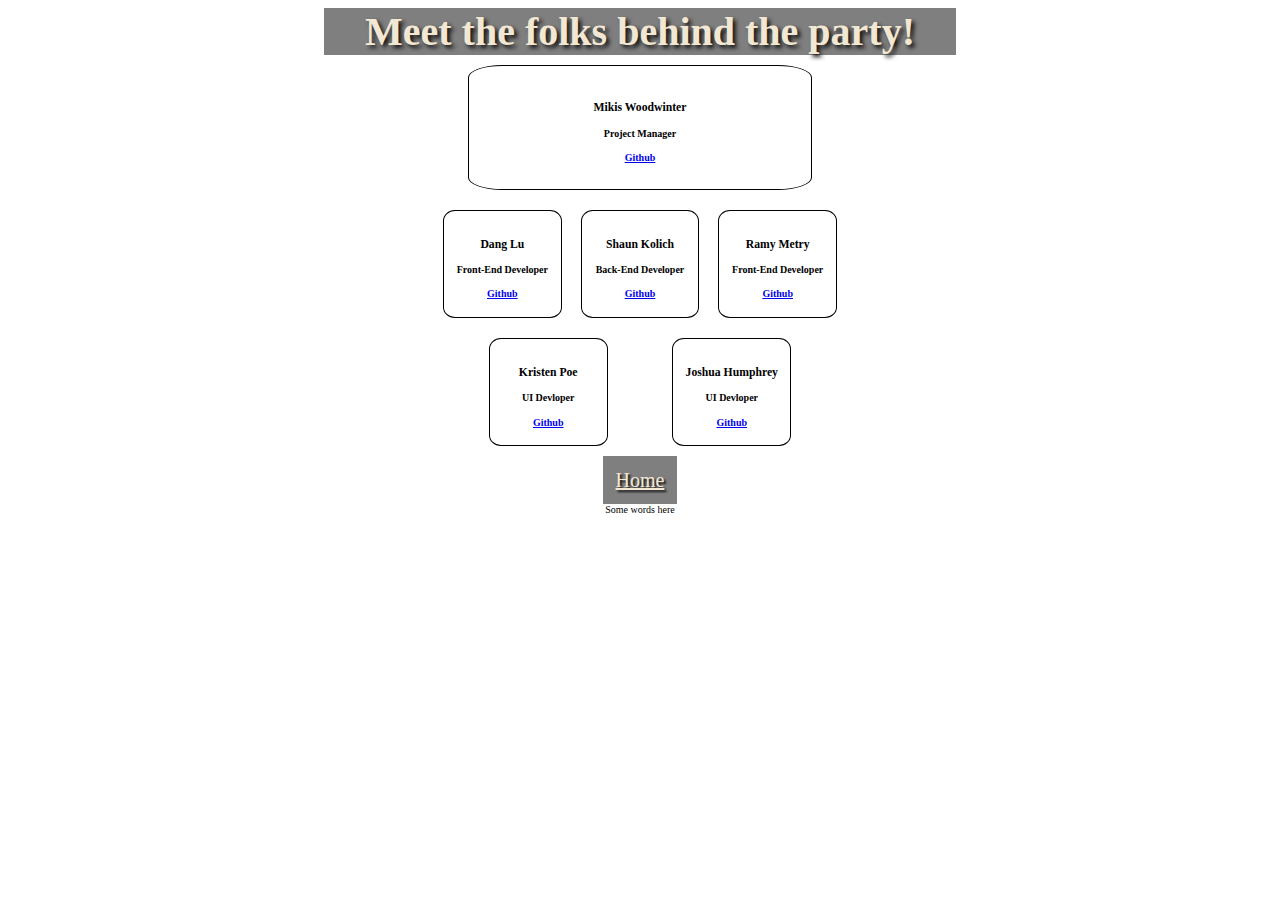
==== about.html @ 2d0d6e09 "Added team member pictures and hooked up github links" ====
<!DOCTYPE html>
<html lang="en">
<head>
    <meta charset="UTF-8">
    <meta name="viewport" content="width=device-width, initial-scale=1.0">
    <meta http-equiv="X-UA-Compatible" content="ie=edge">
    <link href="https://fonts.googleapis.com/css?family=Acme|Montserrat|Prompt&display=swap" rel="stylesheet">
    <!-- GOOGLE FONTS -->

    <link rel="stylesheet" href="css/index.css">
    <title>Document</title>

    
</head>
<body>
     <div class="container about-container">
         
         <header>
             <h1 class="title">Meet the folks behind the party!</h1>
         </header>
         <section class="team">

                <div class="team-member">
                        <img src="https://avatars2.githubusercontent.com/u/28997062?s=460&v=4" alt="">
       
                        <h3 class="team-member-name">Mikis Woodwinter</h3>
                        <h4 class="team-member-role">Project Manager</h4>
                        <h4 class="team-member-github"> <a href="https://github.com/Miikis" target='_blank'>Github</a> </h4>
                    </div>

            <div class="developers">
                    
           
                        <div class="team-member">
                           <img src="https://avatars1.githubusercontent.com/u/38761634?s=460&v=4" alt="">
           
                           <h3 class="team-member-name">Dang Lu</h3>
                           <h4 class="team-member-role">Front-End Developer</h4>
                           <h4 class="team-member-github"> <a href="https://github.com/dangnlu18" target='_blank'>Github</a> </h4>
                       </div>
           
                       <div class="team-member">
                           <img src="https://avatars1.githubusercontent.com/u/48416324?s=460&v=4" alt="">
           
                           <h3 class="team-member-name">Shaun Kolich</h3>
                           <h4 class="team-member-role">Back-End Developer</h4>
                           <h4 class="team-member-github"> <a href="https://github.com/ShaunKolich" target='_blank'>Github</a> </h4>
                       </div>
           
                       <div class="team-member">
                           <img src="https://avatars1.githubusercontent.com/u/49536760?s=460&v=4" alt="">
           
                           <h3 class="team-member-name">Ramy Metry</h3>
                           <h4 class="team-member-role">Front-End Developer</h4>
                           <h4 class="team-member-github"> <a href="https://github.com/Romairo1987" target='_blank'>Github</a> </h4>
                       </div>
           
                       <div class="team-member">
                           <img src="https://avatars0.githubusercontent.com/u/52971991?s=460&v=4" alt="">
           
                           <h3 class="team-member-name">Kristen Poe</h3>
                           <h4 class="team-member-role">UI Devloper</h4>
                           <h4 class="team-member-github"> <a href="https://github.com/kpoe03" target='_blank'>Github</a> </h4>
                       </div>
           
                       <div class="team-member">
                            <img src="https://avatars2.githubusercontent.com/u/25293087?s=460&v=4" alt="">
           
                            <h3 class="team-member-name">Joshua Humphrey</h3>
                            <h4 class="team-member-role">UI Devloper</h4>
                            <h4 class="team-member-github"> <a href="https://github.com/Humphreyj" target='_blank'>Github</a> </h4>
                        </div>
            </div>

            <a href="index.html" class="go-home">Home</a>
             

             
         </section>
        <footer>Some words here</footer>
        </body>
     </div>
     <!-- CONTAINER -->
</body>
</html>
---- css/index.css ----
body {
  background: url('../img/about-bg.jpg') center no-repeat;
  background-size: cover;
}
body .about-container .title {
  color: #f2e7d2;
  background-color: rgba(0, 0, 0, 0.5);
  width: 50%;
  margin: 0 auto;
  text-shadow: 3px 3px 4px #111;
  font-size: 4em;
  font-weight: bold;
}
body .about-container .overlay {
  position: fixed;
  width: 100%;
  height: 100%;
  left: 0;
  right: 0;
  bottom: 0;
  background-color: rgba(0, 0, 0, 0.5);
  z-index: 2;
}
body .about-container .team {
  display: flex;
  flex-direction: column;
  align-items: center;
  justify-content: space-evenly;
  z-index: 5;
}
body .about-container .team .team-member {
  background-color: white;
  width: 25%;
  border: 1px solid black;
  border-radius: 10%;
  padding: 1%;
  margin: 1em 0em;
}
body .about-container .team .team-member img {
  height: auto;
  width: 50%;
  border-radius: 50%;
}
body .about-container .team .developers {
  display: flex;
  flex-wrap: wrap;
  justify-content: space-evenly;
}
body .about-container .go-home {
  font-size: 2em;
  padding: 1%;
  text-shadow: 2px 2px 2px #111;
  color: #f2e7d2;
  background-color: rgba(0, 0, 0, 0.5);
}
body {
  font-size: 62.5%;
  text-align: center;
  box-sizing: border-box;
}
body .hero {
  background: url('../img/hero-bg.jpg') center no-repeat;
  background-size: cover;
  border: 1px solid black;
  padding: 8%;
}
body .hero .hero-text {
  width: 60%;
  margin-left: 35%;
  background-color: rgba(37, 37, 37, 0);
  font-family: 'Montserrat', sans-serif;
}
body .hero .hero-text .title {
  font-size: 6em;
  color: #f2e7d2;
  text-shadow: 3px 3px 3px #333;
}
body .hero .hero-text h3 {
  font-size: 3em;
  color: #f2e7d2;
  margin-top: -1em;
  background-color: rgba(37, 37, 37, 0.03);
}
@media (max-width: 500px) {
  body .hero .hero-text h3 {
    background-color: rgba(37, 37, 37, 0.3);
  }
}
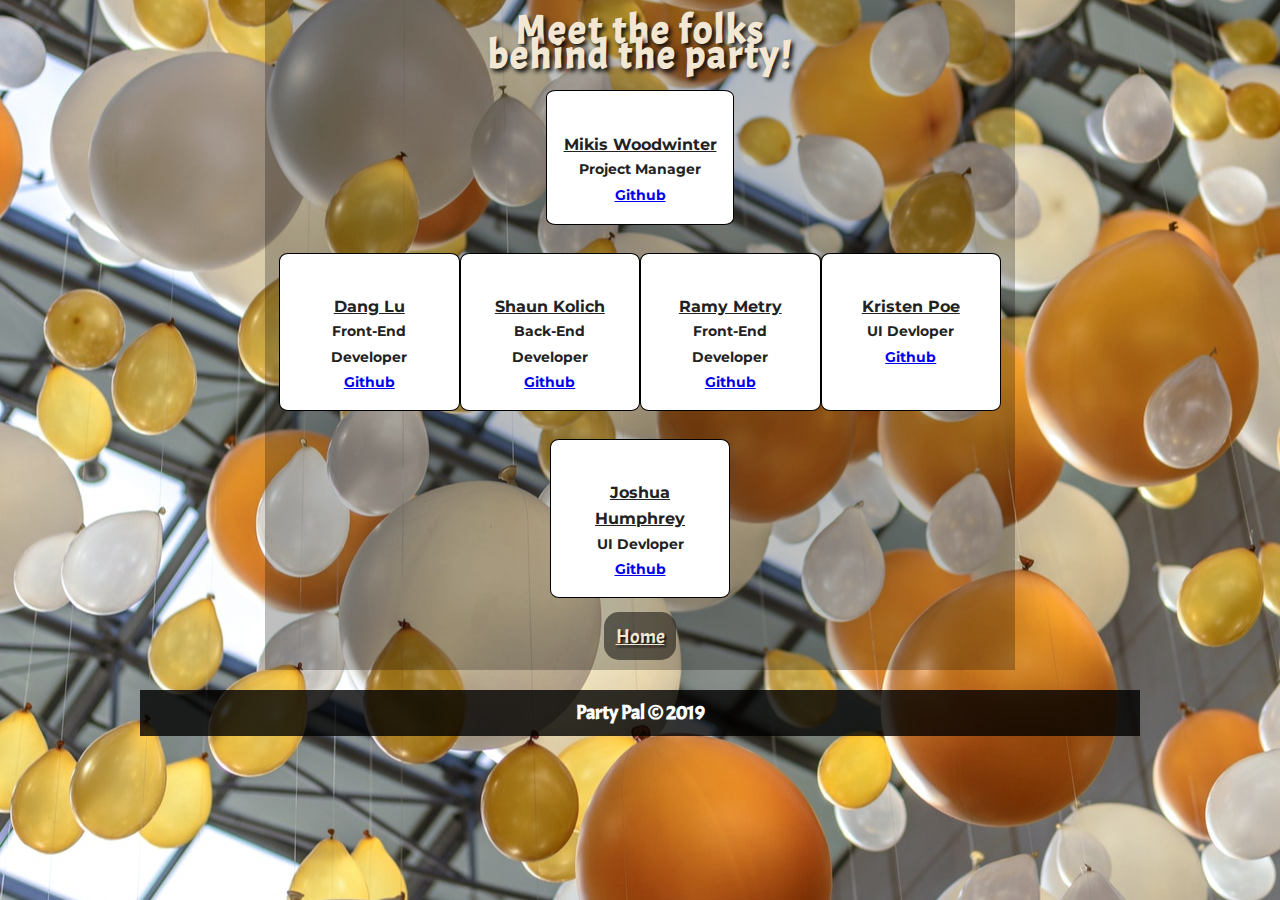
==== commit 1d5449ae: "Merge pull request #16 from party-pal/hero-section" ====
--- a/about.html
+++ b/about.html
@@ -77,9 +77,10 @@
 
              
          </section>
-        <footer>Some words here</footer>
-        </body>
+        
+        
      </div>
      <!-- CONTAINER -->
+     <footer><h5 class="footer-text">Party Pal &copy; 2019</h5></footer>
 </body>
 </html>--- a/css/index.css
+++ b/css/index.css
@@ -1,15 +1,291 @@
+body {
+  text-align: center;
+  width: 1000px;
+  box-sizing: border-box;
+  margin: auto;
+}
+body .logo {
+  margin-left: 160px;
+}
+body .hero {
+  background: url('../img/hero-bg.jpg') center no-repeat;
+  background-size: cover;
+  border: 1px solid black;
+  padding: 8%;
+  width: 100%;
+}
+body .hero .hero-text {
+  width: 60%;
+  margin-left: 35%;
+  background-color: rgba(37, 37, 37, 0);
+}
+body .hero .hero-text .title {
+  font-size: 4em;
+  color: #f2e7d2;
+  text-shadow: 3px 3px 3px #333;
+}
+body .hero .hero-text h1 {
+  font-size: 2em;
+  color: #f2e7d2;
+  margin-top: -1em;
+  background-color: rgba(37, 37, 37, 0.03);
+}
+@media (max-width: 500px) {
+  body .hero .hero-text h1 {
+    background-color: rgba(37, 37, 37, 0.3);
+  }
+}
+body .budget {
+  display: flex;
+  margin-top: 100px;
+  width: 100%;
+  align-items: center;
+  justify-content: center;
+}
+body .budget .decor {
+  width: 550px;
+}
+body .budget .costs {
+  margin-right: -150px;
+  margin-left: 50px;
+  font-size: 30px;
+  border: 3px dashed #2BA3A4;
+  border-radius: 0px 40px 0px 40px;
+}
+body .organize {
+  display: flex;
+  margin-top: 100px;
+  width: 100%;
+  align-items: center;
+  justify-content: center;
+}
+body .organize .supplies {
+  width: 550px;
+  margin-right: -150px;
+}
+body .organize .tasks {
+  margin-right: 120px;
+  font-size: 30px;
+  border: 3px dashed #2BA3A4;
+  border-radius: 40px 0px 40px 0px;
+}
+body .theme {
+  display: flex;
+  margin-top: 100px;
+  width: 100%;
+  align-items: center;
+  justify-content: center;
+}
+body .theme .circus {
+  width: 550px;
+}
+body .theme .ideas {
+  margin-right: -150px;
+  margin-left: 50px;
+  font-size: 30px;
+  border: 3px dashed #2BA3A4;
+  border-radius: 0px 40px 0px 40px;
+}
+.pineapple {
+  margin-top: 25px;
+}
+* {
+  margin: 0;
+  padding: 0;
+  outline: none;
+  -webkit-box-sizing: border-box;
+  -moz-box-sizing: border-box;
+  box-sizing: border-box;
+}
+*:after,
+*:before {
+  -webkit-box-sizing: border-box;
+  -moz-box-sizing: border-box;
+  box-sizing: border-box;
+}
+article,
+aside,
+details,
+figcaption,
+figure,
+footer,
+header,
+hgroup,
+nav,
+section {
+  display: block;
+}
+html {
+  font-size: 100%;
+  height: auto !important;
+  height: 100%;
+  -webkit-text-size-adjust: 100%;
+  -ms-text-size-adjust: 100%;
+}
+.clear {
+  display: block;
+}
+.clear::after {
+  clear: both;
+  content: ".";
+  display: block;
+  height: 1px;
+  visibility: hidden;
+}
+body {
+  background: #f2f2f2;
+  color: #222;
+  -webkit-font-smoothing: antialiased;
+  font-family: 'Helvetica Neue', Helvetica, Arial, sans-serif;
+  font-size: 1.05em;
+  font-weight: 400;
+  height: auto !important;
+  height: 100%;
+  line-height: 1.6rem;
+  min-height: 100%;
+}
+.menu {
+  background: linear-gradient(to left, rgba(54, 194, 182, 0.96) 0, rgba(62, 188, 207, 0.96) 100%);
+  border-bottom: 1px solid rgba(0, 0, 0, 0.1);
+  box-shadow: 0 1px 1px 0 rgba(0, 0, 0, 0.1);
+  display: block;
+  position: fixed;
+  width: 100%;
+  z-index: 1000;
+}
+.menu > nav > ul {
+  display: flex;
+  flex-wrap: wrap;
+  justify-content: flex-start;
+  list-style: none;
+  margin: 0;
+  padding: 0;
+}
+.menu > nav > ul > li {
+  flex: 0 1 auto;
+  margin: 0;
+  padding: 0;
+  position: relative;
+  transition: all linear 0.1s;
+}
+.menu > nav > ul > li:hover {
+  background: #3aa2ad;
+}
+.menu > nav > ul > li a + div {
+  background: linear-gradient(to bottom, #3aa2ad 0, rgba(62, 188, 207, 0.96) 100%);
+  border-radius: 0 0 2px 2px;
+  box-shadow: 0 3px 1px rgba(0, 0, 0, 0.05);
+  display: none;
+  font-size: 1rem;
+  position: absolute;
+  width: 195px;
+}
+.menu > nav > ul > li:hover a + div {
+  display: block;
+}
+.menu > nav > ul > li a + div > ul {
+  list-style-type: none;
+}
+.menu > nav > ul > li a + div > ul > li {
+  margin: 0;
+  padding: 0;
+}
+.menu > nav > ul > li a + div > ul > li > a {
+  color: rgba(255, 255, 255, 0.9);
+  display: block;
+  font-size: 0.75rem;
+  letter-spacing: 1.5px;
+  padding: 0.25rem 1.5rem;
+  text-decoration: none;
+  text-transform: uppercase;
+}
+.menu > nav > ul > li a + div > ul > li:hover > a {
+  background-color: rgba(0, 0, 0, 0.15);
+}
+.menu > nav > ul > li > a {
+  align-items: flex-start;
+  color: #fff;
+  display: flex;
+  font-size: 1.55rem;
+  font-weight: 200;
+  letter-spacing: 1px;
+  max-width: 130px;
+  padding: 1rem 1.5rem;
+  text-decoration: none;
+  text-shadow: 0 1px 1px rgba(0, 0, 0, 0.1);
+  transition: all linear 0.1s;
+}
+.menu > nav > ul > li > a > div > span {
+  color: rgba(255, 255, 255, 0.75);
+  display: block;
+  font-family: Georgia, "Times New Roman", Times, serif;
+  font-size: 0.7rem;
+  font-style: italic;
+  line-height: 1rem;
+  max-width: 260px;
+}
+@media (min-width: 990px) {
+  header > nav > ul > li > a {
+    max-width: 500px;
+    font-size: 1.7rem;
+    line-height: 2rem;
+  }
+  header > nav > ul > li > a > div > span {
+    margin: 4px 0 0;
+  }
+}
+main {
+  background-color: rgba(0, 0, 0, 0.5);
+}
+main section {
+  background-color: rgba(242, 231, 210, 0.7);
+  display: flex;
+  flex-direction: column;
+  justify-content: space-between;
+  align-items: center;
+}
+main section h3 {
+  font-size: 3em;
+}
+main section .section-content {
+  display: flex;
+  flex-direction: column;
+  justify-content: center;
+  align-items: center;
+}
+main section .section-content img {
+  width: 50%;
+}
+main section .btn-box img {
+  width: 75%;
+}
 body {
   background: url('../img/about-bg.jpg') center no-repeat;
   background-size: cover;
 }
+body .about-container {
+  background-color: rgba(0, 0, 0, 0.25);
+  padding: 1em 0em;
+  width: 90%;
+  margin: 0 auto;
+}
+@media (min-width: 1000px) {
+  body .about-container {
+    width: 75%;
+    margin: 0 auto;
+  }
+}
 body .about-container .title {
   color: #f2e7d2;
-  background-color: rgba(0, 0, 0, 0.5);
+  font-family: 'Acme', serif;
+  letter-spacing: 2px;
   width: 50%;
   margin: 0 auto;
   text-shadow: 3px 3px 4px #111;
   font-size: 4em;
   font-weight: bold;
+  border-radius: 15px;
+  padding: 1%;
 }
 body .about-container .overlay {
   position: fixed;
@@ -19,7 +295,7 @@
   right: 0;
   bottom: 0;
   background-color: rgba(0, 0, 0, 0.5);
-  z-index: 2;
+  z-index: 0;
 }
 body .about-container .team {
   display: flex;
@@ -27,19 +303,24 @@
   align-items: center;
   justify-content: space-evenly;
   z-index: 5;
+  font-family: 'Montserrat', sans-serif;
+  font-size: 1.4em;
+}
+body .about-container .team .team-member-name {
+  text-decoration: underline;
 }
 body .about-container .team .team-member {
+  justify-content: center;
   background-color: white;
   width: 25%;
   border: 1px solid black;
-  border-radius: 10%;
-  padding: 1%;
+  border-radius: 5%;
+  padding: 2%;
   margin: 1em 0em;
 }
 body .about-container .team .team-member img {
-  height: auto;
-  width: 50%;
-  border-radius: 50%;
+  width: 65%;
+  border-radius: 40%;
 }
 body .about-container .team .developers {
   display: flex;
@@ -47,22 +328,30 @@
   justify-content: space-evenly;
 }
 body .about-container .go-home {
-  font-size: 2em;
-  padding: 1%;
+  font-size: 1.4em;
+  padding: 1.5%;
   text-shadow: 2px 2px 2px #111;
   color: #f2e7d2;
   background-color: rgba(0, 0, 0, 0.5);
+  border-radius: 15px;
+  font-family: 'Acme', serif;
 }
 body {
   font-size: 62.5%;
   text-align: center;
+  width: 1000px;
+  margin: auto;
   box-sizing: border-box;
+}
+body .logo {
+  margin-left: 160px;
 }
 body .hero {
   background: url('../img/hero-bg.jpg') center no-repeat;
   background-size: cover;
   border: 1px solid black;
   padding: 8%;
+  width: 100%;
 }
 body .hero .hero-text {
   width: 60%;
@@ -75,14 +364,75 @@
   color: #f2e7d2;
   text-shadow: 3px 3px 3px #333;
 }
-body .hero .hero-text h3 {
-  font-size: 3em;
+body .hero .hero-text h1 {
+  font-size: 2em;
   color: #f2e7d2;
   margin-top: -1em;
   background-color: rgba(37, 37, 37, 0.03);
 }
 @media (max-width: 500px) {
-  body .hero .hero-text h3 {
+  body .hero .hero-text h1 {
     background-color: rgba(37, 37, 37, 0.3);
   }
 }
+body .budget {
+  display: flex;
+  margin-top: 100px;
+  width: 100%;
+  align-items: center;
+  justify-content: center;
+}
+body .budget .decor {
+  width: 550px;
+}
+body .budget .costs {
+  margin-right: -150px;
+  margin-left: 50px;
+  font-size: 30px;
+  border: 3px dashed #2BA3A4;
+  border-radius: 0px 40px 0px 40px;
+}
+body .organize {
+  display: flex;
+  margin-top: 100px;
+  width: 100%;
+  align-items: center;
+  justify-content: center;
+}
+body .organize .supplies {
+  width: 550px;
+  margin-right: -150px;
+}
+body .organize .tasks {
+  margin-right: 120px;
+  font-size: 30px;
+  border: 3px dashed #2BA3A4;
+  border-radius: 40px 0px 40px 0px;
+}
+body .theme {
+  display: flex;
+  margin-top: 100px;
+  width: 100%;
+  align-items: center;
+  justify-content: center;
+}
+body .theme .circus {
+  width: 550px;
+}
+body .theme .ideas {
+  margin-right: -150px;
+  margin-left: 50px;
+  font-size: 30px;
+  border: 3px dashed #2BA3A4;
+  border-radius: 0px 40px 0px 40px;
+}
+footer {
+  background-color: rgba(0, 0, 0, 0.8);
+  margin-top: 2em;
+  padding: 1%;
+}
+footer .footer-text {
+  color: white;
+  font-size: 2em;
+  font-family: 'Acme', serif;
+}
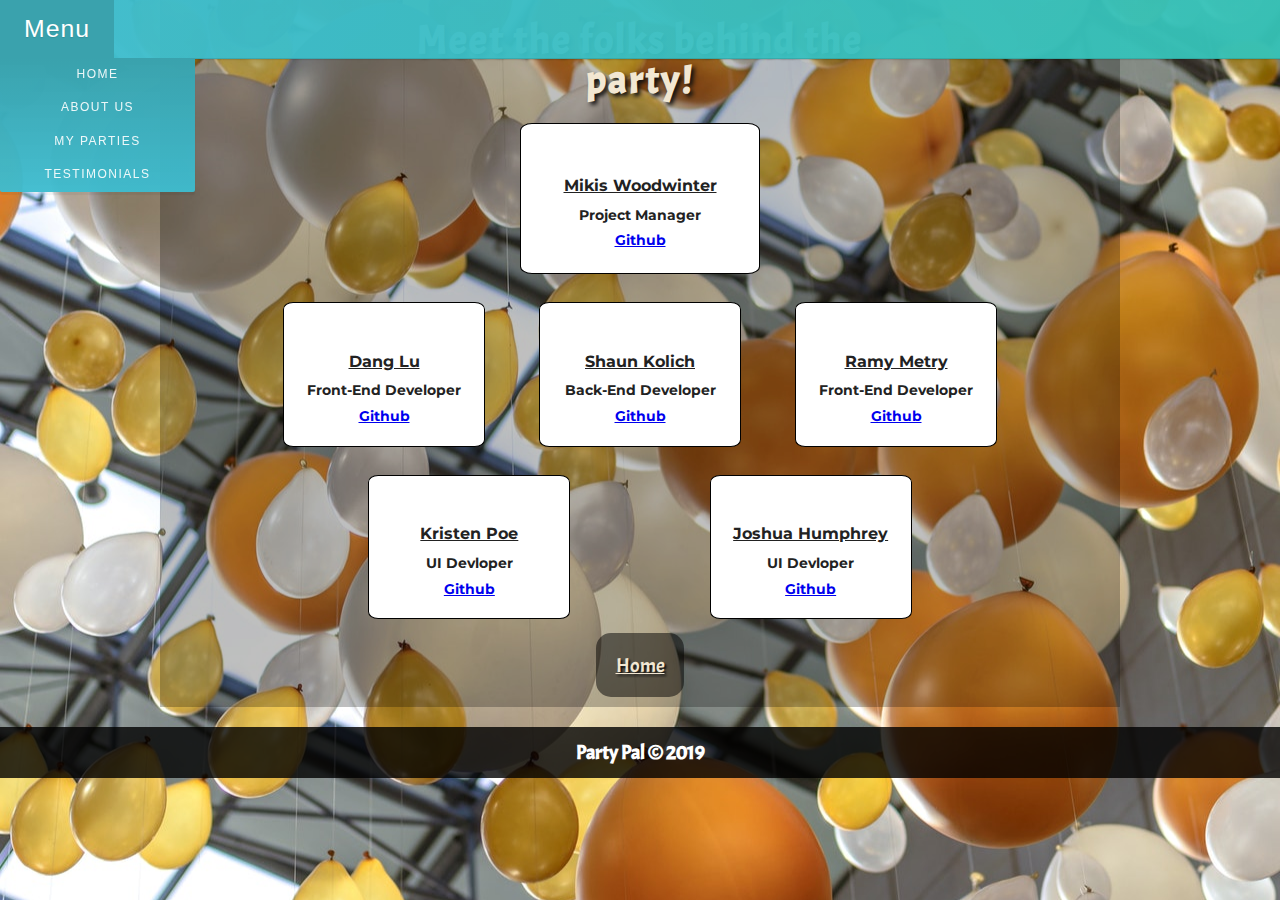
==== commit 3ae15fc3: "added menu" ====
--- a/about.html
+++ b/about.html
@@ -12,7 +12,29 @@
 
     
 </head>
-<body>
+<body class='about-body'>
+
+        <section class="menu">	
+                <nav role="navigation">	
+                        <ul>	
+                <li>	
+                        <a>	
+                            <div>	
+                                Menu	
+                            </div>	
+                        </a><div>	
+                            <ul>	
+                                <li><a href="index.html">Home</a></li>	
+                                <li><a href="about.html">About Us</a></li>	
+                                <li><a href="partyinspirations.html">My Parties</a></li>	
+                                <li><a href="testimonials.html">Testimonials</a></li>		
+                            </ul>	
+                        </div>	
+                    </li>	
+                    </ul>	
+                    </nav>	
+                    </section>	
+
      <div class="container about-container">
          
          <header>
--- a/css/index.css
+++ b/css/index.css
@@ -1,91 +1,3 @@
-body {
-  text-align: center;
-  width: 1000px;
-  box-sizing: border-box;
-  margin: auto;
-}
-body .logo {
-  margin-left: 160px;
-}
-body .hero {
-  background: url('../img/hero-bg.jpg') center no-repeat;
-  background-size: cover;
-  border: 1px solid black;
-  padding: 8%;
-  width: 100%;
-}
-body .hero .hero-text {
-  width: 60%;
-  margin-left: 35%;
-  background-color: rgba(37, 37, 37, 0);
-}
-body .hero .hero-text .title {
-  font-size: 4em;
-  color: #f2e7d2;
-  text-shadow: 3px 3px 3px #333;
-}
-body .hero .hero-text h1 {
-  font-size: 2em;
-  color: #f2e7d2;
-  margin-top: -1em;
-  background-color: rgba(37, 37, 37, 0.03);
-}
-@media (max-width: 500px) {
-  body .hero .hero-text h1 {
-    background-color: rgba(37, 37, 37, 0.3);
-  }
-}
-body .budget {
-  display: flex;
-  margin-top: 100px;
-  width: 100%;
-  align-items: center;
-  justify-content: center;
-}
-body .budget .decor {
-  width: 550px;
-}
-body .budget .costs {
-  margin-right: -150px;
-  margin-left: 50px;
-  font-size: 30px;
-  border: 3px dashed #2BA3A4;
-  border-radius: 0px 40px 0px 40px;
-}
-body .organize {
-  display: flex;
-  margin-top: 100px;
-  width: 100%;
-  align-items: center;
-  justify-content: center;
-}
-body .organize .supplies {
-  width: 550px;
-  margin-right: -150px;
-}
-body .organize .tasks {
-  margin-right: 120px;
-  font-size: 30px;
-  border: 3px dashed #2BA3A4;
-  border-radius: 40px 0px 40px 0px;
-}
-body .theme {
-  display: flex;
-  margin-top: 100px;
-  width: 100%;
-  align-items: center;
-  justify-content: center;
-}
-body .theme .circus {
-  width: 550px;
-}
-body .theme .ideas {
-  margin-right: -150px;
-  margin-left: 50px;
-  font-size: 30px;
-  border: 3px dashed #2BA3A4;
-  border-radius: 0px 40px 0px 40px;
-}
 .pineapple {
   margin-top: 25px;
 }
@@ -136,7 +48,7 @@
   background: #f2f2f2;
   color: #222;
   -webkit-font-smoothing: antialiased;
-  font-family: 'Helvetica Neue', Helvetica, Arial, sans-serif;
+  font-family: "Helvetica Neue", Helvetica, Arial, sans-serif;
   font-size: 1.05em;
   font-weight: 400;
   height: auto !important;
@@ -256,29 +168,36 @@
 main section .section-content img {
   width: 50%;
 }
+@media (max-width: 800px) {
+  main section .section-content img {
+    width: 40%;
+  }
+}
 main section .btn-box img {
   width: 75%;
 }
-body {
+.about-body {
   background: url('../img/about-bg.jpg') center no-repeat;
   background-size: cover;
 }
-body .about-container {
+.about-body .about-container {
   background-color: rgba(0, 0, 0, 0.25);
   padding: 1em 0em;
   width: 90%;
+  height: 100%;
   margin: 0 auto;
 }
 @media (min-width: 1000px) {
-  body .about-container {
+  .about-body .about-container {
     width: 75%;
     margin: 0 auto;
   }
 }
-body .about-container .title {
+.about-body .about-container .title {
   color: #f2e7d2;
   font-family: 'Acme', serif;
   letter-spacing: 2px;
+  line-height: 1em;
   width: 50%;
   margin: 0 auto;
   text-shadow: 3px 3px 4px #111;
@@ -287,17 +206,7 @@
   border-radius: 15px;
   padding: 1%;
 }
-body .about-container .overlay {
-  position: fixed;
-  width: 100%;
-  height: 100%;
-  left: 0;
-  right: 0;
-  bottom: 0;
-  background-color: rgba(0, 0, 0, 0.5);
-  z-index: 0;
-}
-body .about-container .team {
+.about-body .about-container .team {
   display: flex;
   flex-direction: column;
   align-items: center;
@@ -306,30 +215,36 @@
   font-family: 'Montserrat', sans-serif;
   font-size: 1.4em;
 }
-body .about-container .team .team-member-name {
+.about-body .about-container .team .team-member-name {
   text-decoration: underline;
-}
-body .about-container .team .team-member {
+  padding: 4px;
+}
+.about-body .about-container .team .team-member {
   justify-content: center;
   background-color: white;
   width: 25%;
   border: 1px solid black;
   border-radius: 5%;
   padding: 2%;
-  margin: 1em 0em;
-}
-body .about-container .team .team-member img {
+  margin: 1em 0.5em;
+}
+@media (max-width: 500px) {
+  .about-body .about-container .team .team-member {
+    width: 45%;
+  }
+}
+.about-body .about-container .team .team-member img {
   width: 65%;
   border-radius: 40%;
 }
-body .about-container .team .developers {
+.about-body .about-container .team .developers {
   display: flex;
   flex-wrap: wrap;
   justify-content: space-evenly;
 }
-body .about-container .go-home {
+.about-body .about-container .go-home {
   font-size: 1.4em;
-  padding: 1.5%;
+  padding: 2%;
   text-shadow: 2px 2px 2px #111;
   color: #f2e7d2;
   background-color: rgba(0, 0, 0, 0.5);
@@ -339,40 +254,59 @@
 body {
   font-size: 62.5%;
   text-align: center;
-  width: 1000px;
-  margin: auto;
   box-sizing: border-box;
 }
 body .logo {
   margin-left: 160px;
 }
 body .hero {
-  background: url('../img/hero-bg.jpg') center no-repeat;
+  background: url("../img/hero-bg.png") center no-repeat;
   background-size: cover;
   border: 1px solid black;
-  padding: 8%;
-  width: 100%;
+  padding: 1%;
+  display: flex;
+  flex-direction: column;
+  justify-content: center;
+  align-items: center;
+  height: 80vh;
+  width: 80vw;
+  margin: 0 auto;
+}
+@media (max-width: 500px) {
+  body .hero {
+    height: 100vh;
+    width: 100vw;
+  }
+}
+@media (max-width: 800px) {
+  body .hero {
+    height: 90vh;
+    width: 90vw;
+  }
 }
 body .hero .hero-text {
   width: 60%;
-  margin-left: 35%;
-  background-color: rgba(37, 37, 37, 0);
-  font-family: 'Montserrat', sans-serif;
+  font-family: "Montserrat", sans-serif;
+  line-height: 6em;
+}
+@media (max-width: 500px) {
+  body .hero .hero-text {
+    line-height: 4em;
+  }
+}
+@media (max-width: 600px) {
+  body .hero .hero-text {
+    line-height: 4em;
+  }
 }
 body .hero .hero-text .title {
   font-size: 6em;
   color: #f2e7d2;
-  text-shadow: 3px 3px 3px #333;
-}
-body .hero .hero-text h1 {
-  font-size: 2em;
-  color: #f2e7d2;
-  margin-top: -1em;
-  background-color: rgba(37, 37, 37, 0.03);
-}
-@media (max-width: 500px) {
-  body .hero .hero-text h1 {
-    background-color: rgba(37, 37, 37, 0.3);
+  text-shadow: 4px 4px 4px #333;
+}
+@media (max-width: 800px) {
+  body .hero .hero-text .title {
+    font-size: 4em;
   }
 }
 body .budget {
@@ -389,7 +323,7 @@
   margin-right: -150px;
   margin-left: 50px;
   font-size: 30px;
-  border: 3px dashed #2BA3A4;
+  border: 3px dashed #2ba3a4;
   border-radius: 0px 40px 0px 40px;
 }
 body .organize {
@@ -406,7 +340,7 @@
 body .organize .tasks {
   margin-right: 120px;
   font-size: 30px;
-  border: 3px dashed #2BA3A4;
+  border: 3px dashed #2ba3a4;
   border-radius: 40px 0px 40px 0px;
 }
 body .theme {
@@ -423,7 +357,7 @@
   margin-right: -150px;
   margin-left: 50px;
   font-size: 30px;
-  border: 3px dashed #2BA3A4;
+  border: 3px dashed #2ba3a4;
   border-radius: 0px 40px 0px 40px;
 }
 footer {
@@ -436,3 +370,81 @@
   font-size: 2em;
   font-family: 'Acme', serif;
 }
+body  .testimonial {
+  text-align: center;
+}
+body .testimonial .testimonial-content {
+  padding: 30px 50px;
+  background: #2ec4b6;
+  border-radius: 100px 0;
+  position: relative;
+  margin: 0 10px 35px;
+}
+body .testimonial .testimonial-content:after {
+  content: "";
+  position: absolute;
+  border-top: 10px solid #2ec4b6;
+  border-left: 10px solid transparent;
+  border-right: 10px solid transparent;
+  bottom: -9px;
+  left: 47%;
+}
+body .testimonial .description {
+  font-size: 14px;
+  color: #fdfffc;
+  line-height: 25px;
+  margin: 0;
+}
+body .testimonial .pic {
+  width: 80px;
+  height: 80px;
+  margin: 0 auto 15px;
+  border-radius: 50%;
+  overflow: hidden;
+}
+body .testimonial .pic img {
+  width: 100%;
+  height: auto;
+}
+body .testimonial .testimonial-title {
+  display: block;
+  font-size: 17px;
+  font-weight: bold;
+  color: #011627;
+  letter-spacing: 1px;
+  text-transform: uppercase;
+  margin: 0 0 7px 0;
+}
+body .testimonial .post {
+  display: block;
+  font-size: 14px;
+  color: #ff9f1c;
+}
+body .owl-theme .owl-controls {
+  border-top: 1px solid #d5d5d5;
+  margin-top: 40px;
+  padding-top: 30px;
+}
+body .owl-theme .owl-controls .owl-buttons div {
+  width: 40px;
+  height: 40px;
+  line-height: 40px;
+  background: #ff9f1c;
+  border-radius: 4px;
+  opacity: 1;
+  padding: 0;
+}
+body .owl-prev:before,
+body .owl-next:before {
+  ontent: "\f053";
+  font-family: "Font Awesome 5 Free";
+  font-weight: 900;
+  color: #fdfffc;
+}
+body .owl-next:before {
+  content: "\f054";
+}
+body .owl-prev:hover:before,
+body .owl-next:hover:before {
+  color: #011627;
+}
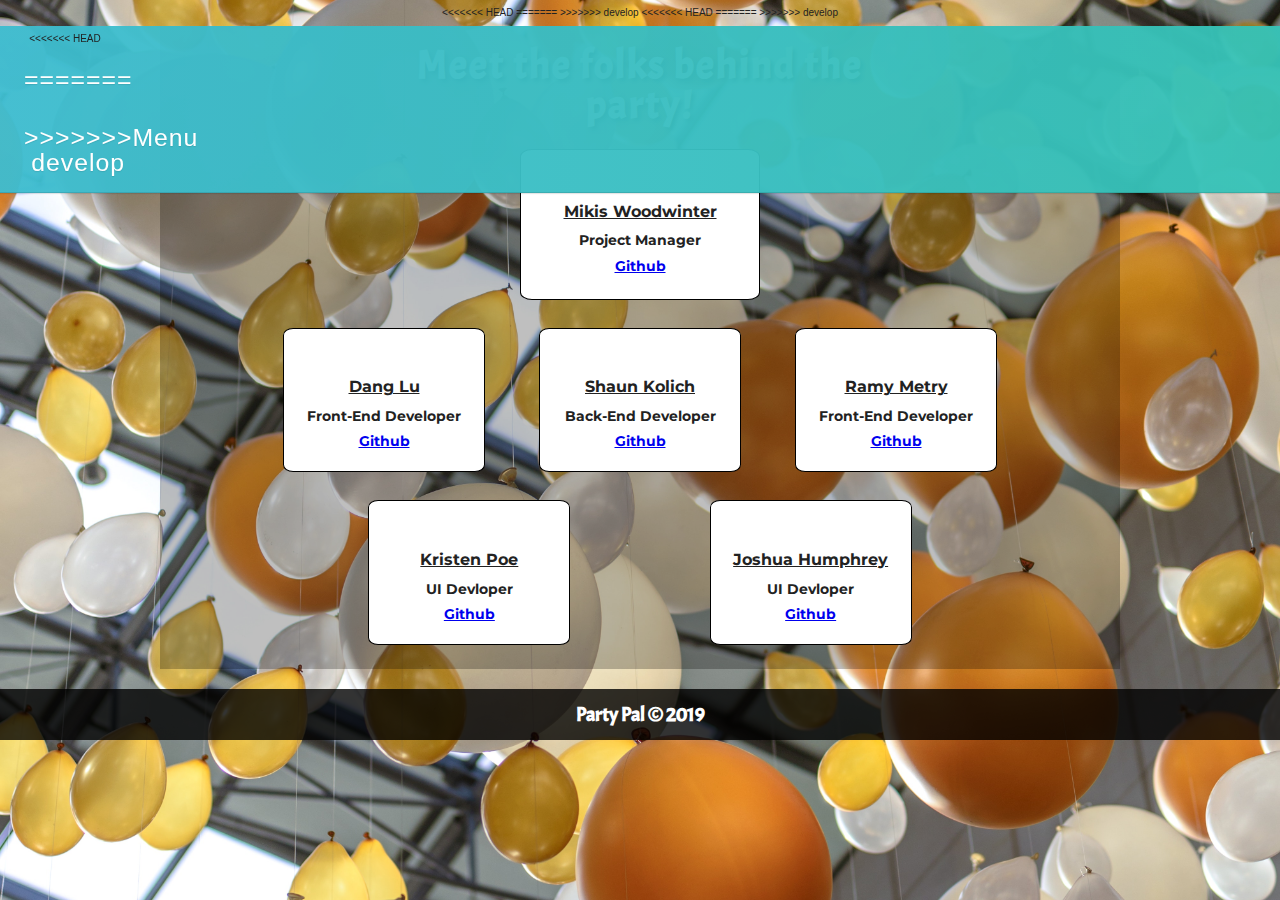
==== commit e3a27384: "Merging parties page to develop, along with additional CSS changes." ====
--- a/about.html
+++ b/about.html
@@ -13,20 +13,31 @@
     
 </head>
 <body class='about-body'>
+<<<<<<< HEAD
+=======
 
+>>>>>>> develop
         <section class="menu">	
                 <nav role="navigation">	
                         <ul>	
                 <li>	
+<<<<<<< HEAD
+                        <a href="#">	
+=======
                         <a>	
+>>>>>>> develop
                             <div>	
                                 Menu	
                             </div>	
                         </a><div>	
                             <ul>	
                                 <li><a href="index.html">Home</a></li>	
+<<<<<<< HEAD
+                                <li><a href="parties.html">My Parties</a></li>	
+=======
                                 <li><a href="about.html">About Us</a></li>	
-                                <li><a href="partyinspirations.html">My Parties</a></li>	
+                                <li><a href="partyinspirations.html">Party Inspirations</a></li>	
+>>>>>>> develop
                                 <li><a href="testimonials.html">Testimonials</a></li>		
                             </ul>	
                         </div>	
@@ -34,8 +45,12 @@
                     </ul>	
                     </nav>	
                     </section>	
+<<<<<<< HEAD
+=======
 
+>>>>>>> develop
      <div class="container about-container">
+         
          
          <header>
              <h1 class="title">Meet the folks behind the party!</h1>
@@ -94,7 +109,7 @@
                         </div>
             </div>
 
-            <a href="index.html" class="go-home">Home</a>
+           
              
 
              
--- a/css/index.css
+++ b/css/index.css
@@ -448,3 +448,74 @@
 body .owl-next:hover:before {
   color: #011627;
 }
+.parties-body {
+  font-family: "Montserrat", sans-serif;
+  background: url('../img/parties-bg.jpg') no-repeat center;
+  background-size: cover;
+}
+.parties-body .parties-main {
+  padding: 7%;
+  background: none;
+}
+@media (max-width: 800px) {
+  .parties-body .parties-main {
+    padding-top: 14%;
+  }
+}
+@media (max-width: 500px) {
+  .parties-body .parties-main {
+    padding-top: 16%;
+  }
+}
+.parties-body .parties-main .title {
+  padding: 2%;
+  font-size: 4em;
+  color: #f2e7d2;
+  text-shadow: 4px 4px 4px #333;
+  line-height: 1em;
+}
+@media (max-width: 500px) {
+  .parties-body .parties-main .title {
+    padding: 4%;
+  }
+}
+.parties-body .parties-main .party-gallery {
+  padding: 3%;
+  height: 100%;
+  display: flex;
+  flex-direction: row;
+  justify-content: space-evenly;
+  align-items: center;
+  flex-wrap: wrap;
+}
+.parties-body .parties-main .party-gallery .party {
+  background-color: #f2e7d2;
+  width: 45%;
+  padding: 1%;
+  margin: 1em;
+  border: 1px solid black;
+}
+@media (max-width: 500px) {
+  .parties-body .parties-main .party-gallery .party {
+    width: 90%;
+  }
+}
+.parties-body .parties-main .party-gallery .party .party-title {
+  font-size: 2.5em;
+  border-bottom: 1px solid black;
+  padding: 0.25em;
+  width: 50%;
+  margin: 0 auto;
+  text-align: center;
+}
+@media (max-width: 800px) {
+  .parties-body .parties-main .party-gallery .party .party-title {
+    width: 80%;
+  }
+}
+.parties-body .parties-main .party-gallery .party .party-description {
+  font-size: 1.8em;
+}
+.parties-body .parties-main .party-gallery .party img {
+  width: 100%;
+}
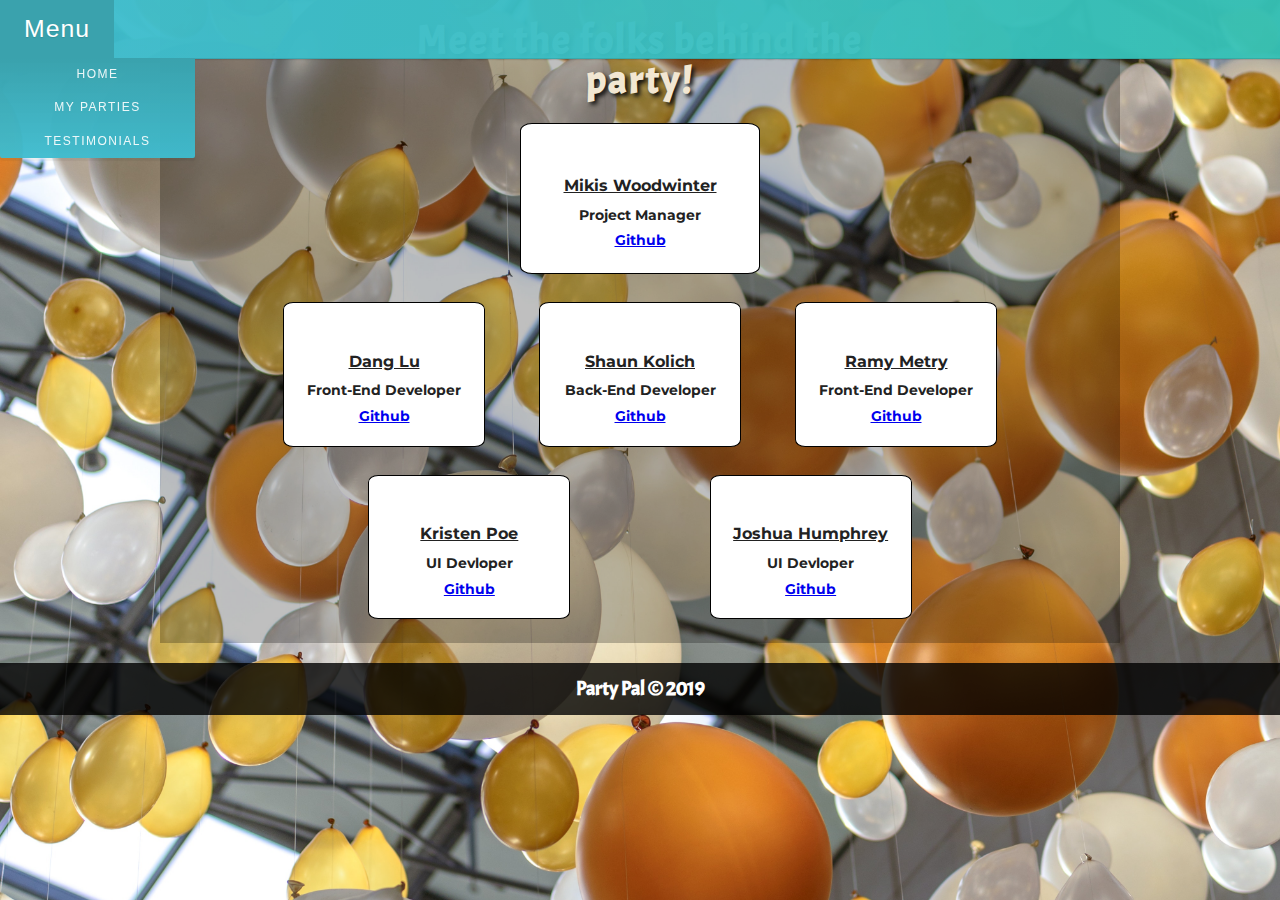
==== commit 5b286b33: "Fixed a small error" ====
--- a/about.html
+++ b/about.html
@@ -13,31 +13,18 @@
     
 </head>
 <body class='about-body'>
-<<<<<<< HEAD
-=======
-
->>>>>>> develop
         <section class="menu">	
                 <nav role="navigation">	
                         <ul>	
                 <li>	
-<<<<<<< HEAD
                         <a href="#">	
-=======
-                        <a>	
->>>>>>> develop
                             <div>	
                                 Menu	
                             </div>	
                         </a><div>	
                             <ul>	
                                 <li><a href="index.html">Home</a></li>	
-<<<<<<< HEAD
                                 <li><a href="parties.html">My Parties</a></li>	
-=======
-                                <li><a href="about.html">About Us</a></li>	
-                                <li><a href="partyinspirations.html">Party Inspirations</a></li>	
->>>>>>> develop
                                 <li><a href="testimonials.html">Testimonials</a></li>		
                             </ul>	
                         </div>	
@@ -45,10 +32,6 @@
                     </ul>	
                     </nav>	
                     </section>	
-<<<<<<< HEAD
-=======
-
->>>>>>> develop
      <div class="container about-container">
          
          
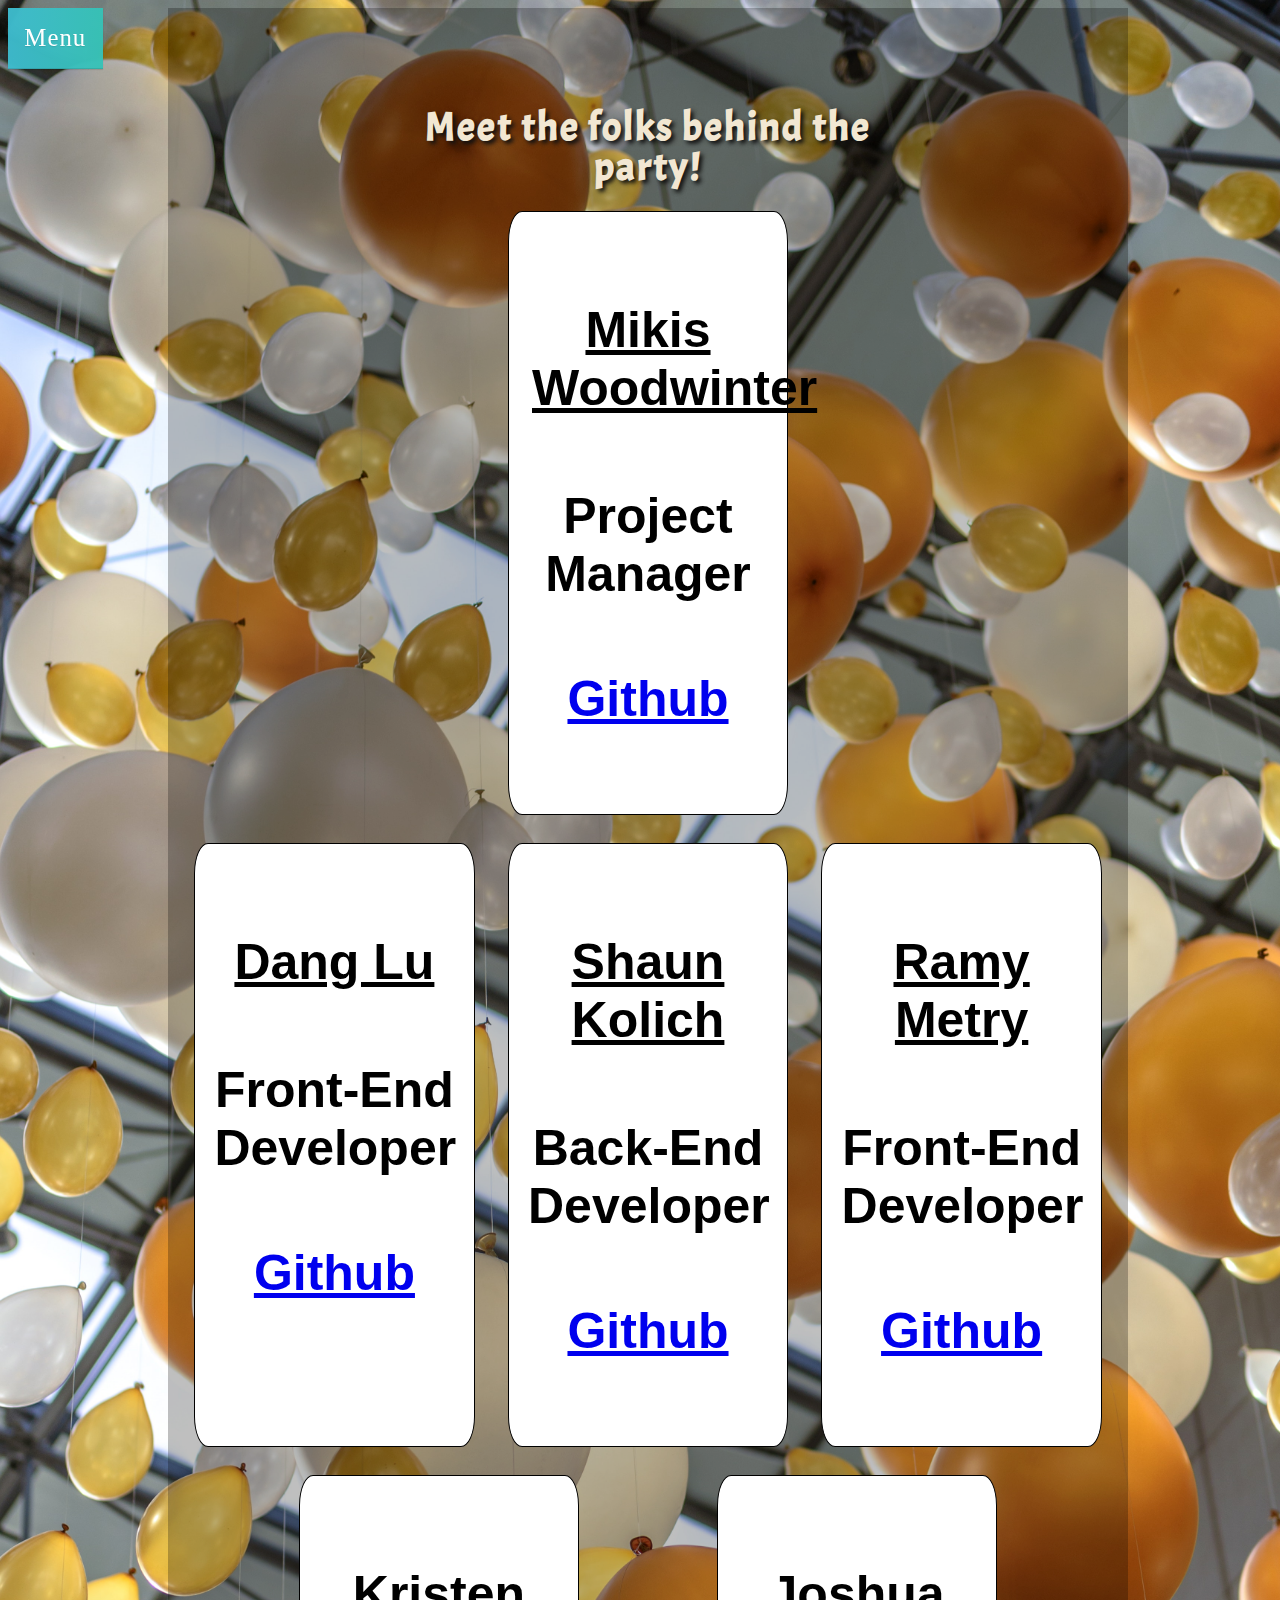
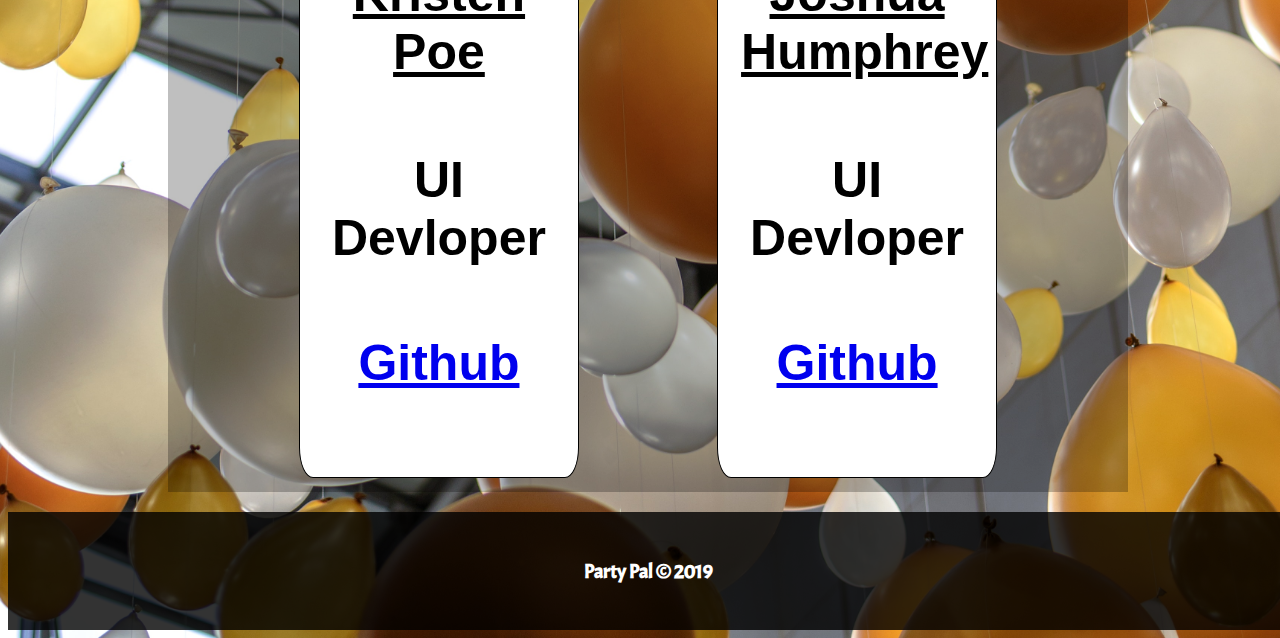
==== commit 48a6507f: "final" ====
--- a/about.html
+++ b/about.html
@@ -24,7 +24,7 @@
                         </a><div>	
                             <ul>	
                                 <li><a href="index.html">Home</a></li>	
-                                <li><a href="parties.html">My Parties</a></li>	
+                                <li><a href="parties.html">Party Inspirations</a></li>	
                                 <li><a href="testimonials.html">Testimonials</a></li>		
                             </ul>	
                         </div>	
--- a/css/index.css
+++ b/css/index.css
@@ -1,60 +1,5 @@
 .pineapple {
   margin-top: 25px;
-}
-* {
-  margin: 0;
-  padding: 0;
-  outline: none;
-  -webkit-box-sizing: border-box;
-  -moz-box-sizing: border-box;
-  box-sizing: border-box;
-}
-*:after,
-*:before {
-  -webkit-box-sizing: border-box;
-  -moz-box-sizing: border-box;
-  box-sizing: border-box;
-}
-article,
-aside,
-details,
-figcaption,
-figure,
-footer,
-header,
-hgroup,
-nav,
-section {
-  display: block;
-}
-html {
-  font-size: 100%;
-  height: auto !important;
-  height: 100%;
-  -webkit-text-size-adjust: 100%;
-  -ms-text-size-adjust: 100%;
-}
-.clear {
-  display: block;
-}
-.clear::after {
-  clear: both;
-  content: ".";
-  display: block;
-  height: 1px;
-  visibility: hidden;
-}
-body {
-  background: #f2f2f2;
-  color: #222;
-  -webkit-font-smoothing: antialiased;
-  font-family: "Helvetica Neue", Helvetica, Arial, sans-serif;
-  font-size: 1.05em;
-  font-weight: 400;
-  height: auto !important;
-  height: 100%;
-  line-height: 1.6rem;
-  min-height: 100%;
 }
 .menu {
   background: linear-gradient(to left, rgba(54, 194, 182, 0.96) 0, rgba(62, 188, 207, 0.96) 100%);
@@ -62,13 +7,13 @@
   box-shadow: 0 1px 1px 0 rgba(0, 0, 0, 0.1);
   display: block;
   position: fixed;
-  width: 100%;
+  width: 10.5vh;
   z-index: 1000;
 }
 .menu > nav > ul {
   display: flex;
   flex-wrap: wrap;
-  justify-content: flex-start;
+  justify-content: center;
   list-style: none;
   margin: 0;
   padding: 0;
@@ -90,7 +35,7 @@
   display: none;
   font-size: 1rem;
   position: absolute;
-  width: 195px;
+  width: 400px;
 }
 .menu > nav > ul > li:hover a + div {
   display: block;
@@ -105,7 +50,7 @@
 .menu > nav > ul > li a + div > ul > li > a {
   color: rgba(255, 255, 255, 0.9);
   display: block;
-  font-size: 0.75rem;
+  font-size: 1.25rem;
   letter-spacing: 1.5px;
   padding: 0.25rem 1.5rem;
   text-decoration: none;
@@ -146,35 +91,136 @@
     margin: 4px 0 0;
   }
 }
-main {
-  background-color: rgba(0, 0, 0, 0.5);
-}
-main section {
-  background-color: rgba(242, 231, 210, 0.7);
-  display: flex;
-  flex-direction: column;
-  justify-content: space-between;
+h2,
+h3,
+h4 {
+  font-family: 'Raleway', sans-serif;
+  font-size: 50px;
+}
+.budget {
+  display: flex;
+  margin-top: 100px;
   align-items: center;
-}
-main section h3 {
-  font-size: 3em;
-}
-main section .section-content {
-  display: flex;
-  flex-direction: column;
   justify-content: center;
+}
+.budget .decor {
+  width: 70vh;
+}
+.budget .costs {
+  padding: 60px;
+  line-height: 45px;
+  margin-left: 85px;
+  font-size: 35px;
+  border: 3px dashed #2ba3a4;
+  border-radius: 0px 40px 0px 40px;
+  width: 60vh;
+  height: 30vh;
+  background: white;
+  font-family: 'Montserrat', sans-serif;
+}
+.organize {
+  display: flex;
+  margin-top: 100px;
   align-items: center;
-}
-main section .section-content img {
-  width: 50%;
-}
-@media (max-width: 800px) {
-  main section .section-content img {
-    width: 40%;
-  }
-}
-main section .btn-box img {
-  width: 75%;
+  justify-content: center;
+}
+.organize .supplies {
+  width: 70vh;
+}
+.organize .tasks {
+  line-height: 45px;
+  margin-right: 85px;
+  padding: 60px;
+  font-size: 35px;
+  border: 3px dashed #2ba3a4;
+  border-radius: 40px 0px 40px 0px;
+  width: 60vh;
+  height: 24vh;
+  background: white;
+  font-family: 'Montserrat', sans-serif;
+}
+.theme {
+  display: flex;
+  margin-top: 100px;
+  align-items: center;
+  justify-content: center;
+}
+.theme .circus {
+  width: 70vh;
+}
+.theme .ideas {
+  font-family: 'Montserrat', sans-serif;
+  line-height: 45px;
+  margin-left: 85px;
+  width: 60vh;
+  height: 25vh;
+  padding: 60px;
+  font-size: 35px;
+  border: 3px dashed #2ba3a4;
+  border-radius: 0px 40px 0px 40px;
+  background: white;
+}
+.glow-on-hover {
+  font-size: 30px;
+  margin-top: 85px;
+  margin-bottom: 65px;
+  width: 240px;
+  height: 60px;
+  border: none;
+  outline: none;
+  color: #fff;
+  background: #111;
+  cursor: pointer;
+  position: relative;
+  z-index: 0;
+  border-radius: 10px;
+}
+.glow-on-hover:before {
+  content: '';
+  background: linear-gradient(45deg, #ff0000, #ff7300, #fffb00, #48ff00, #00ffd5, #002bff, #7a00ff, #ff00c8, #ff0000);
+  position: absolute;
+  top: -2px;
+  left: -2px;
+  background-size: 400%;
+  z-index: -1;
+  filter: blur(5px);
+  width: calc(100% + 4px);
+  height: calc(100% + 4px);
+  animation: glowing 20s linear infinite;
+  opacity: 0;
+  transition: opacity 0.3s ease-in-out;
+  border-radius: 10px;
+}
+.glow-on-hover:active {
+  color: #000;
+}
+.glow-on-hover:active:after {
+  background: transparent;
+}
+.glow-on-hover:hover:before {
+  opacity: 1;
+}
+.glow-on-hover:after {
+  z-index: -1;
+  content: '';
+  position: absolute;
+  width: 100%;
+  height: 100%;
+  background: #111;
+  left: 0;
+  top: 0;
+  border-radius: 10px;
+}
+@keyframes glowing {
+  0% {
+    background-position: 0 0;
+  }
+  50% {
+    background-position: 400% 0;
+  }
+  100% {
+    background-position: 0 0;
+  }
 }
 .about-body {
   background: url('../img/about-bg.jpg') center no-repeat;
@@ -182,7 +228,7 @@
 }
 .about-body .about-container {
   background-color: rgba(0, 0, 0, 0.25);
-  padding: 1em 0em;
+  padding-top: 7%;
   width: 90%;
   height: 100%;
   margin: 0 auto;
@@ -191,6 +237,11 @@
   .about-body .about-container {
     width: 75%;
     margin: 0 auto;
+  }
+}
+@media (max-width: 500px) {
+  .about-body .about-container {
+    padding-top: 18%;
   }
 }
 .about-body .about-container .title {
@@ -252,12 +303,24 @@
   font-family: 'Acme', serif;
 }
 body {
+  background: ivory;
   font-size: 62.5%;
   text-align: center;
+  width: 100%;
   box-sizing: border-box;
 }
 body .logo {
-  margin-left: 160px;
+  padding-top: 5%;
+}
+@media (max-width: 800px) {
+  body .logo {
+    padding-top: 10%;
+  }
+}
+@media (max-width: 500px) {
+  body .logo {
+    padding-top: 14%;
+  }
 }
 body .hero {
   background: url("../img/hero-bg.png") center no-repeat;
@@ -309,57 +372,6 @@
     font-size: 4em;
   }
 }
-body .budget {
-  display: flex;
-  margin-top: 100px;
-  width: 100%;
-  align-items: center;
-  justify-content: center;
-}
-body .budget .decor {
-  width: 550px;
-}
-body .budget .costs {
-  margin-right: -150px;
-  margin-left: 50px;
-  font-size: 30px;
-  border: 3px dashed #2ba3a4;
-  border-radius: 0px 40px 0px 40px;
-}
-body .organize {
-  display: flex;
-  margin-top: 100px;
-  width: 100%;
-  align-items: center;
-  justify-content: center;
-}
-body .organize .supplies {
-  width: 550px;
-  margin-right: -150px;
-}
-body .organize .tasks {
-  margin-right: 120px;
-  font-size: 30px;
-  border: 3px dashed #2ba3a4;
-  border-radius: 40px 0px 40px 0px;
-}
-body .theme {
-  display: flex;
-  margin-top: 100px;
-  width: 100%;
-  align-items: center;
-  justify-content: center;
-}
-body .theme .circus {
-  width: 550px;
-}
-body .theme .ideas {
-  margin-right: -150px;
-  margin-left: 50px;
-  font-size: 30px;
-  border: 3px dashed #2ba3a4;
-  border-radius: 0px 40px 0px 40px;
-}
 footer {
   background-color: rgba(0, 0, 0, 0.8);
   margin-top: 2em;
@@ -370,83 +382,118 @@
   font-size: 2em;
   font-family: 'Acme', serif;
 }
-body  .testimonial {
+.testbackground {
+  background: url('../img/background-blur-blurred-255379.jpg') center no-repeat;
+}
+.test-container {
+  background-color: rgba(0, 0, 0, 0.3);
+  height: 1000px;
+  margin-top: 100px;
+}
+.reviews {
+  color: #000;
+  font-size: 40px;
+  font-weight: bold;
   text-align: center;
-}
-body .testimonial .testimonial-content {
-  padding: 30px 50px;
-  background: #2ec4b6;
-  border-radius: 100px 0;
   position: relative;
-  margin: 0 10px 35px;
-}
-body .testimonial .testimonial-content:after {
+  margin: 100px 0 160px;
+  font-family: 'Raleway', sans-serif;
+  text-shadow: 3px 3px 4px #111;
+  color: white;
+}
+.reviews::after {
   content: "";
+  width: 100px;
   position: absolute;
-  border-top: 10px solid #2ec4b6;
-  border-left: 10px solid transparent;
-  border-right: 10px solid transparent;
-  bottom: -9px;
-  left: 47%;
-}
-body .testimonial .description {
-  font-size: 14px;
-  color: #fdfffc;
-  line-height: 25px;
-  margin: 0;
-}
-body .testimonial .pic {
-  width: 80px;
-  height: 80px;
-  margin: 0 auto 15px;
+  margin: 0 auto;
+  height: 4px;
+  border-radius: 1px;
+  background: #3a14a1;
+  left: 0;
+  right: 0;
+  bottom: -20px;
+}
+.carousel {
+  margin: 0 auto;
+  padding: 0 70px;
+}
+.carousel .item {
+  color: #999;
+  overflow: hidden;
+  min-height: 120px;
+  font-size: 30px;
+}
+.carousel .media {
+  position: relative;
+  padding: 0 0 0 20px;
+}
+.carousel .media img {
+  width: 75px;
+  height: 75px;
+  display: block;
   border-radius: 50%;
-  overflow: hidden;
-}
-body .testimonial .pic img {
-  width: 100%;
-  height: auto;
-}
-body .testimonial .testimonial-title {
+}
+.carousel .testimonial-wrapper {
+  padding: 0 10px;
+}
+.carousel .testimonial {
+  color: #3a14a1;
+  position: relative;
+  padding: 15px;
+  background: #f1f1f1;
+  border: 1px solid #efefef;
+  border-radius: 0px 40px 0px 40px;
+  margin-bottom: 15px;
+  font-family: 'Montserrat', sans-serif;
+}
+.carousel .testimonial::after {
+  content: "";
+  width: 15px;
+  height: 15px;
   display: block;
-  font-size: 17px;
-  font-weight: bold;
-  color: #011627;
-  letter-spacing: 1px;
+  background: #f1f1f1;
+  border: 1px solid #efefef;
+  border-width: 0 0 1px 1px;
+  position: absolute;
+  bottom: -8px;
+  left: 46px;
+  transform: rotateZ(-46deg);
+}
+.carousel .star-rating li {
+  padding: 0 2px;
+}
+.carousel .star-rating i {
+  font-size: 16px;
+  color: #ffdc12;
+}
+.carousel .overview {
+  padding: 3px 0 0 15px;
+}
+.carousel .overview .details {
+  padding: 5px 0 8px;
+}
+.carousel .overview b {
   text-transform: uppercase;
-  margin: 0 0 7px 0;
-}
-body .testimonial .post {
-  display: block;
-  font-size: 14px;
-  color: #ff9f1c;
-}
-body .owl-theme .owl-controls {
-  border-top: 1px solid #d5d5d5;
-  margin-top: 40px;
-  padding-top: 30px;
-}
-body .owl-theme .owl-controls .owl-buttons div {
-  width: 40px;
-  height: 40px;
-  line-height: 40px;
-  background: #ff9f1c;
-  border-radius: 4px;
-  opacity: 1;
-  padding: 0;
-}
-body .owl-prev:before,
-body .owl-next:before {
-  ontent: "\f053";
-  font-family: "Font Awesome 5 Free";
-  font-weight: 900;
-  color: #fdfffc;
-}
-body .owl-next:before {
-  content: "\f054";
-}
-body .owl-prev:hover:before,
-body .owl-next:hover:before {
-  color: #011627;
+  color: #3a14a1;
+}
+.carousel .carousel-indicators {
+  bottom: -70px;
+}
+.carousel-indicators li,
+.carousel-indicators li.active {
+  width: 18px;
+  height: 18px;
+  border-radius: 50%;
+  margin: 1px 2px;
+}
+.carousel-indicators li {
+  background: #e2e2e2;
+  border: 4px solid #fff;
+}
+.carousel-indicators li.active {
+  color: #fff;
+  background-color: #3a14a1;
+  border: 5px double;
 }
 .parties-body {
   font-family: "Montserrat", sans-serif;
@@ -519,3 +566,17 @@
 .parties-body .parties-main .party-gallery .party img {
   width: 100%;
 }
+@font-face {
+  font-family: 'Montserrat';
+  font-style: normal;
+  font-weight: 400;
+  font-display: swap;
+  src: local('Montserrat Regular'), local('Montserrat-Regular'), url(https://fonts.gstatic.com/s/montserrat/v14/JTUSjIg1_i6t8kCHKm459Wlhzg.ttf) format('truetype');
+}
+@font-face {
+  font-family: 'Raleway';
+  font-style: normal;
+  font-weight: 400;
+  font-display: swap;
+  src: local('Raleway'), local('Raleway-Regular'), url(https://fonts.gstatic.com/s/raleway/v14/1Ptug8zYS_SKggPNyC0ISg.ttf) format('truetype');
+}
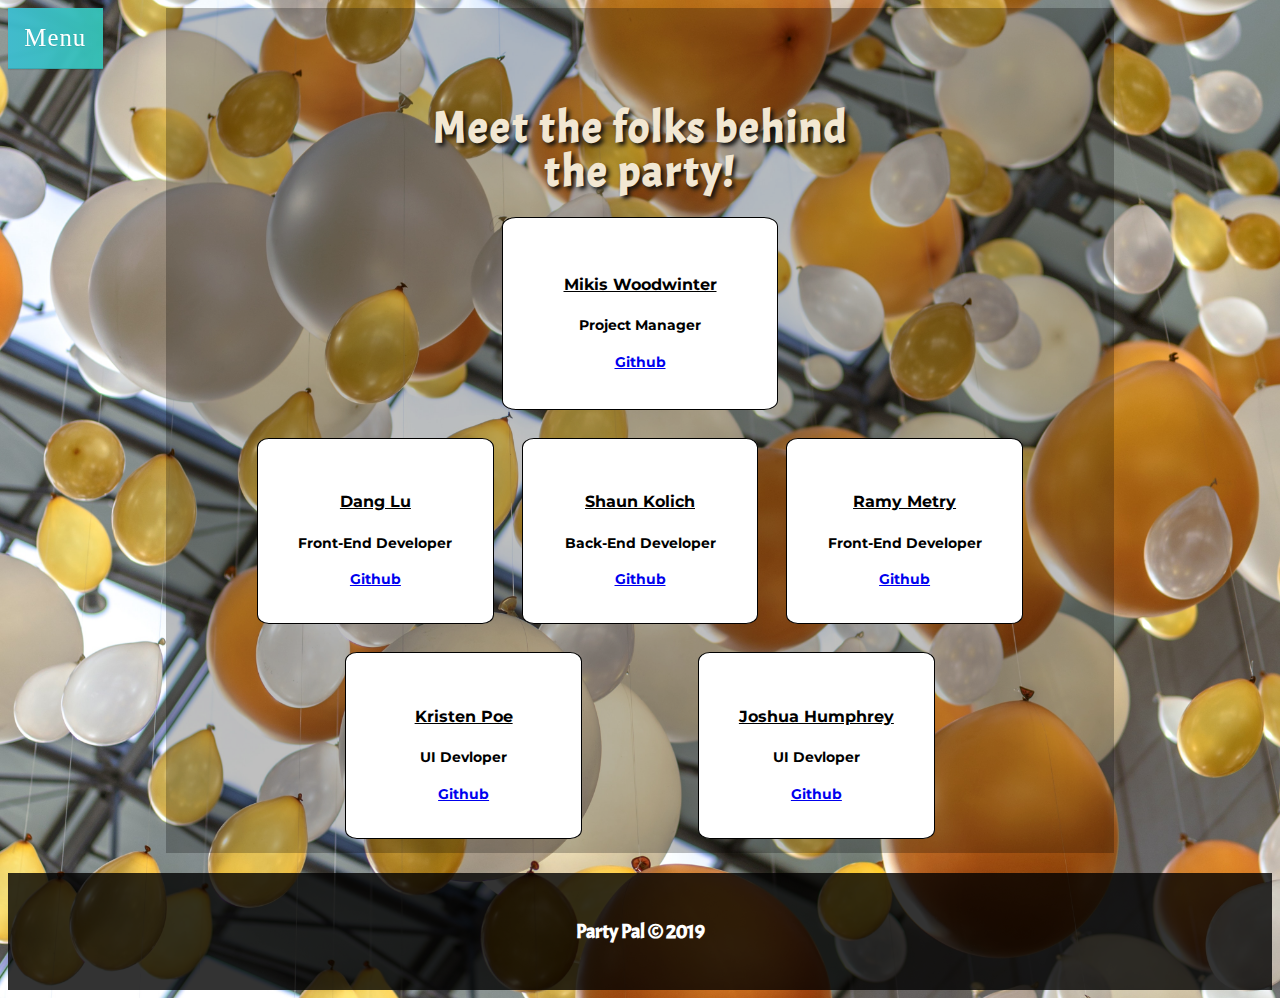
==== commit 9062257a: "Cleaned up the responsive styling on the features page as well as some minor details on testimonials" ====
--- a/about.html
+++ b/about.html
@@ -8,7 +8,7 @@
     <!-- GOOGLE FONTS -->
 
     <link rel="stylesheet" href="css/index.css">
-    <title>Document</title>
+    <title>Party People</title>
 
     
 </head>
@@ -23,8 +23,9 @@
                             </div>	
                         </a><div>	
                             <ul>	
-                                <li><a href="index.html">Home</a></li>	
-                                <li><a href="parties.html">Party Inspirations</a></li>	
+
+                                <li><a href="index.html">Home</a></li>		
+                                <li><a href="partyinspirations.html">Party Inspiration</a></li>	
                                 <li><a href="testimonials.html">Testimonials</a></li>		
                             </ul>	
                         </div>	
--- a/css/index.css
+++ b/css/index.css
@@ -91,76 +91,119 @@
     margin: 4px 0 0;
   }
 }
-h2,
-h3,
-h4 {
+.container {
+  margin: 0 auto;
+  box-sizing: border-box;
+}
+.container main {
+  display: flex;
+  flex-direction: column;
+  justify-content: center;
+  align-items: center;
+}
+.container main section {
+  display: flex;
+  justify-content: space-between;
+  align-items: center;
+  width: 90%;
+}
+@media (max-width: 800px) {
+  .container main section {
+    flex-direction: column;
+    justify-content: center;
+    width: 100%;
+  }
+}
+.container main section div {
+  padding: 1%;
+}
+@media (max-width: 800px) {
+  .container main section img {
+    width: 90%;
+    margin: 0 auto;
+  }
+}
+.container main h2,
+.container main h3,
+.container main h4 {
   font-family: 'Raleway', sans-serif;
-  font-size: 50px;
-}
-.budget {
-  display: flex;
-  margin-top: 100px;
+  font-size: 1.5em;
+}
+.container main .budget {
+  display: flex;
   align-items: center;
   justify-content: center;
 }
-.budget .decor {
-  width: 70vh;
-}
-.budget .costs {
-  padding: 60px;
-  line-height: 45px;
-  margin-left: 85px;
-  font-size: 35px;
-  border: 3px dashed #2ba3a4;
-  border-radius: 0px 40px 0px 40px;
-  width: 60vh;
-  height: 30vh;
-  background: white;
-  font-family: 'Montserrat', sans-serif;
-}
-.organize {
-  display: flex;
-  margin-top: 100px;
-  align-items: center;
-  justify-content: center;
-}
-.organize .supplies {
-  width: 70vh;
-}
-.organize .tasks {
-  line-height: 45px;
-  margin-right: 85px;
-  padding: 60px;
-  font-size: 35px;
-  border: 3px dashed #2ba3a4;
-  border-radius: 40px 0px 40px 0px;
-  width: 60vh;
-  height: 24vh;
-  background: white;
-  font-family: 'Montserrat', sans-serif;
-}
-.theme {
-  display: flex;
-  margin-top: 100px;
-  align-items: center;
-  justify-content: center;
-}
-.theme .circus {
-  width: 70vh;
-}
-.theme .ideas {
-  font-family: 'Montserrat', sans-serif;
-  line-height: 45px;
-  margin-left: 85px;
-  width: 60vh;
-  height: 25vh;
-  padding: 60px;
-  font-size: 35px;
+.container main .budget .decor {
+  width: 50%;
+}
+@media (max-width: 800px) {
+  .container main .budget .decor {
+    order: 2;
+    width: 100%;
+  }
+}
+.container main .budget .costs {
+  font-size: 2.2em;
   border: 3px dashed #2ba3a4;
   border-radius: 0px 40px 0px 40px;
   background: white;
-}
-.glow-on-hover {
+  font-family: 'Montserrat', sans-serif;
+}
+@media (max-width: 800px) {
+  .container main .budget .costs {
+    order: 1;
+  }
+}
+.container main .organize {
+  display: flex;
+  align-items: center;
+  justify-content: center;
+}
+.container main .organize .supplies {
+  width: 50%;
+}
+@media (max-width: 800px) {
+  .container main .organize .supplies {
+    width: 95%;
+    margin: 0 auto;
+  }
+}
+.container main .organize .tasks {
+  padding: 2%;
+  font-size: 2.2em;
+  border: 3px dashed #2ba3a4;
+  border-radius: 40px 0px 40px 0px;
+  width: 95%;
+  margin: 0 auto;
+  background: white;
+  font-family: 'Montserrat', sans-serif;
+}
+.container main .theme {
+  display: flex;
+  align-items: center;
+  justify-content: center;
+}
+.container main .theme .circus {
+  width: 49%;
+}
+@media (max-width: 800px) {
+  .container main .theme .circus {
+    order: 2;
+    width: 95%;
+  }
+}
+.container main .theme .ideas {
+  font-family: 'Montserrat', sans-serif;
+  width: 100%;
+  width: 95%;
+  margin: 0 auto;
+  font-size: 2em;
+  border: 3px dashed #2ba3a4;
+  border-radius: 0px 40px 0px 40px;
+  background: white;
+}
+.container main .glow-on-hover {
   font-size: 30px;
   margin-top: 85px;
   margin-bottom: 65px;
@@ -175,7 +218,7 @@
   z-index: 0;
   border-radius: 10px;
 }
-.glow-on-hover:before {
+.container main .glow-on-hover:before {
   content: '';
   background: linear-gradient(45deg, #ff0000, #ff7300, #fffb00, #48ff00, #00ffd5, #002bff, #7a00ff, #ff00c8, #ff0000);
   position: absolute;
@@ -191,16 +234,16 @@
   transition: opacity 0.3s ease-in-out;
   border-radius: 10px;
 }
-.glow-on-hover:active {
+.container main .glow-on-hover:active {
   color: #000;
 }
-.glow-on-hover:active:after {
+.container main .glow-on-hover:active:after {
   background: transparent;
 }
-.glow-on-hover:hover:before {
+.container main .glow-on-hover:hover:before {
   opacity: 1;
 }
-.glow-on-hover:after {
+.container main .glow-on-hover:after {
   z-index: -1;
   content: '';
   position: absolute;
@@ -252,10 +295,21 @@
   width: 50%;
   margin: 0 auto;
   text-shadow: 3px 3px 4px #111;
-  font-size: 4em;
+  font-size: 4.4em;
   font-weight: bold;
   border-radius: 15px;
   padding: 1%;
+}
+@media (max-width: 800px) {
+  .about-body .about-container .title {
+    width: 60%;
+    font-size: 6em;
+  }
+}
+@media (max-width: 500px) {
+  .about-body .about-container .title {
+    width: 80%;
+  }
 }
 .about-body .about-container .team {
   display: flex;
@@ -265,10 +319,6 @@
   z-index: 5;
   font-family: 'Montserrat', sans-serif;
   font-size: 1.4em;
-}
-.about-body .about-container .team .team-member-name {
-  text-decoration: underline;
-  padding: 4px;
 }
 .about-body .about-container .team .team-member {
   justify-content: center;
@@ -279,14 +329,44 @@
   padding: 2%;
   margin: 1em 0.5em;
 }
-@media (max-width: 500px) {
+@media (max-width: 800px) {
   .about-body .about-container .team .team-member {
-    width: 45%;
+    width: 70%;
   }
 }
 .about-body .about-container .team .team-member img {
   width: 65%;
   border-radius: 40%;
+}
+.about-body .about-container .team .team-member .team-member-name {
+  text-decoration: underline;
+  padding: 4px;
+}
+@media (max-width: 800px) {
+  .about-body .about-container .team .team-member .team-member-name {
+    font-size: 3em;
+  }
+}
+@media (max-width: 500px) {
+  .about-body .about-container .team .team-member .team-member-name {
+    font-size: 2em;
+  }
+}
+@media (max-width: 800px) {
+  .about-body .about-container .team .team-member .team-member-role {
+    font-size: 3em;
+  }
+}
+@media (max-width: 500px) {
+  .about-body .about-container .team .team-member .team-member-role {
+    font-size: 2em;
+  }
+}
+@media (max-width: 500px) {
+  .about-body .about-container .team .team-member h4 a {
+    font-size: 0.7em;
+    padding: none;
+  }
 }
 .about-body .about-container .team .developers {
   display: flex;
@@ -306,7 +386,6 @@
   background: ivory;
   font-size: 62.5%;
   text-align: center;
-  width: 100%;
   box-sizing: border-box;
 }
 body .logo {
@@ -332,7 +411,6 @@
   justify-content: center;
   align-items: center;
   height: 80vh;
-  width: 80vw;
   margin: 0 auto;
 }
 @media (max-width: 500px) {
@@ -387,8 +465,8 @@
 }
 .test-container {
   background-color: rgba(0, 0, 0, 0.3);
-  height: 1000px;
-  margin-top: 100px;
+  height: auto;
+  margin-top: 2%;
 }
 .reviews {
   color: #000;
@@ -537,13 +615,15 @@
 }
 .parties-body .parties-main .party-gallery .party {
   background-color: #f2e7d2;
+  min-height: 500px;
   width: 45%;
   padding: 1%;
   margin: 1em;
   border: 1px solid black;
 }
-@media (max-width: 500px) {
+@media (max-width: 800px) {
   .parties-body .parties-main .party-gallery .party {
+    min-height: auto;
     width: 90%;
   }
 }
